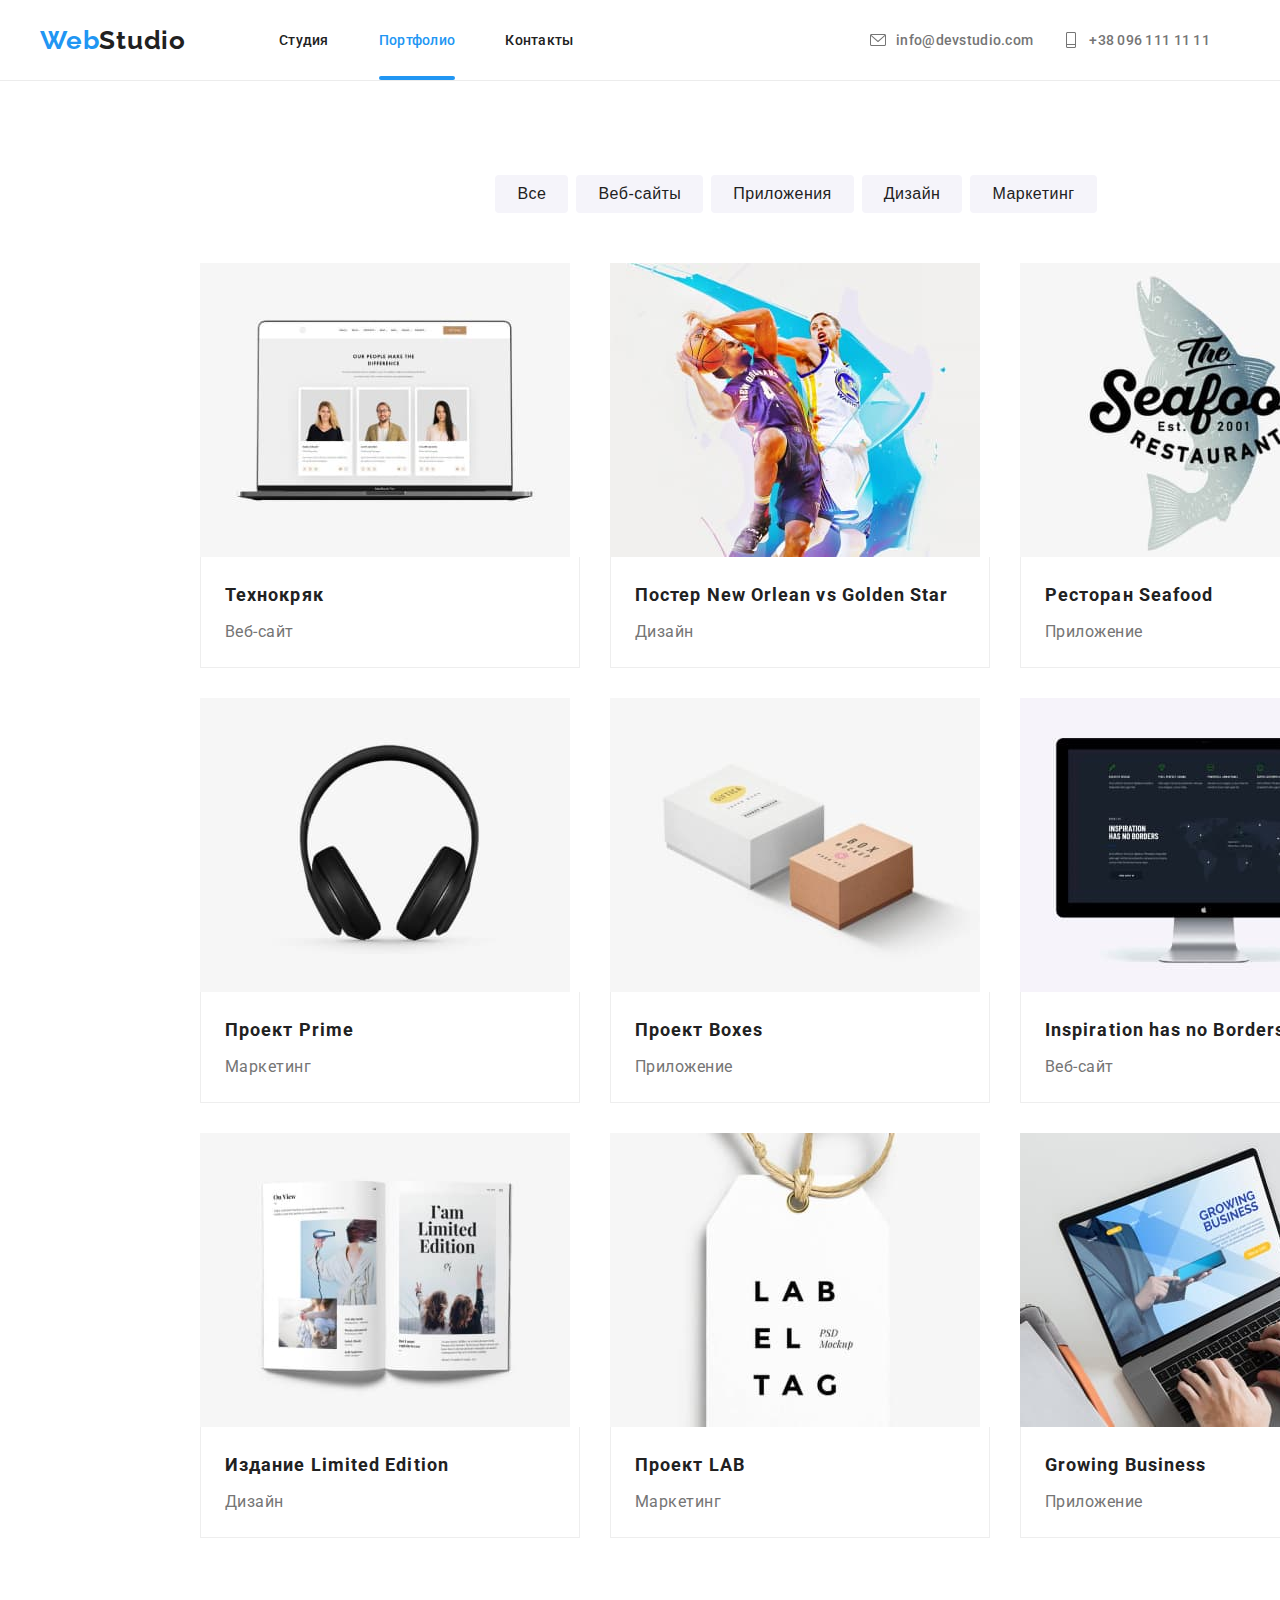
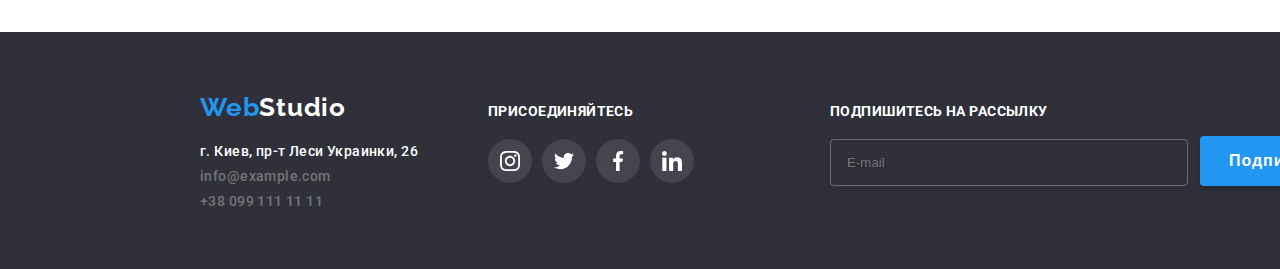
==== portfolio.html @ b9c1fa86 "base" ====
<!DOCTYPE html>
<html lang="en">

<head>
    <meta charset="UTF-8">
    <meta name="viewport" content="width=device-width, initial-scale=1.0">
    <link rel="stylesheet" href="https://cdnjs.cloudflare.com/ajax/libs/modern-normalize/1.0.0/modern-normalize.min.css"
        integrity="sha512-ISS7cAi1PEhQ8jnbJpJZMd29NlhNj4AWYyLOSp2CE/CsHxTCu+r+t0D2yoJudVrd0/8fTVPUVDzY5Tvli75u/g=="
        crossorigin="anonymous" />
    <link
        href="https://fonts.googleapis.com/css2?family=Raleway:wght@700&family=Roboto:wght@300;400;500;700&display=swap"
        rel="stylesheet">
    <link rel="stylesheet" href="./src/css/style.css">
    <title>Portfolio</title>
</head>

<body>

    <header>
        <div class="container">
            <nav class="navigation">
                <a href="index.html" class="logo"> <span>Web</span>Studio</a>
                <ul class="link-list">
                    <li><a href="index.html" class="item">Студия</a></li>
                    <li><a href="portfolio.html" class="item active">Портфолио</a></li>
                    <li><a href="" class="item">Контакты</a></li>
                </ul>
            </nav>
            <address>
                <ul class="contact-link">
                    <li><a href="mailto:info@devstudio.com" class="item">
                            <svg class="icon">
                                <use href="./src/img/icons/sprite.svg#icon-envelope"></use>
                            </svg>
                            info@devstudio.com
                        </a></li>
                    <li><a href="tel:+380961111111" class="item">
                            <svg class="icon">
                                <use href="./src/img/icons/sprite.svg#icon-phone"></use>
                            </svg>
                            +38 096 111 11 11
                        </a></li>
                </ul>
            </address>
        </div>
    </header>

    <main>
        <section class="project">
            <div class="container">
                <h1 class="visually-hidden" >Наши проекты</h1>
                <ul class="project-filter">
                    <li><button class="btn">Все</button></li>
                    <li><button class="btn">Веб-сайты</button></li>
                    <li><button class="btn">Приложения</button></li>
                    <li><button class="btn">Дизайн</button></li>
                    <li><button class="btn">Маркетинг</button></li>
                </ul>

                <ul class="project-list">
                    <li class="project-item">
                        <a href="" class="project-link">

                            <div class="project-active">
                                <img src="./src/img/images/technokrak.jpg" alt="Технокряк">

                                <div class="project-active-text">
                                    <p>
                                        Технокряк это современная площадка распространения коронавируса. Компании
                                        используют эту платформу для цифрового шпионажа и атак на защищённые сервера
                                        конкурентов.
                                    </p>
                                </div>
                            </div>

                            <div class="project-text">
                                <h3>Технокряк</h3>
                                <p>Веб-сайт</p>
                            </div>
                        </a>
                    </li>
                    <li class="project-item">
                        <a href="" class="project-link">

                            <div class="project-active">
                                <img src="./src/img/images/poster.jpg" alt="Постер">
                                <div class="project-active-text">
                                    <p>
                                        Технокряк это современная площадка распространения коронавируса. Компании
                                        используют эту платформу для цифрового шпионажа и атак на защищённые сервера
                                        конкурентов.
                                    </p>
                                </div>
                            </div>

                            <div class="project-text">
                                <h3>Постер New Orlean vs Golden Star</h3>
                                <p>Дизайн</p>
                            </div>
                        </a>
                    </li>
                    <li class="project-item">
                        <a href="" class="project-link">
                            <div class="project-active">
                                <img src="./src/img/images/seafood.jpg" alt="Приложение ресторан Seafood">
                                <div class="project-active-text">
                                    <p>
                                        Технокряк это современная площадка распространения коронавируса. Компании
                                        используют эту платформу для цифрового шпионажа и атак на защищённые сервера
                                        конкурентов.
                                    </p>
                                </div>
                            </div>
                            
                            <div class="project-text">
                                <h3>Ресторан Seafood</h3>
                                <p>Приложение</p>
                            </div>
                        </a>
                    </li>
                    <li class="project-item">
                        <a href="" class="project-link">
                            <div class="project-active">
                                <img src="./src/img/images/prime.jpg" alt="Проект Prime">
                                <div class="project-active-text">
                                    <p>
                                        Технокряк это современная площадка распространения коронавируса. Компании
                                        используют эту платформу для цифрового шпионажа и атак на защищённые сервера
                                        конкурентов.
                                    </p>
                                </div>
                            </div>
                            
                            <div class="project-text">
                                <h3>Проект Prime</h3>
                                <p>Маркетинг</p>
                            </div>
                        </a>
                    </li>
                    <li class="project-item">
                        <a href="" class="project-link">
                            <div class="project-active">
                                <img src="./src/img/images/boxes.jpg" alt="Проект Boxes">
                                <div class="project-active-text">
                                    <p>
                                        Технокряк это современная площадка распространения коронавируса. Компании
                                        используют эту платформу для цифрового шпионажа и атак на защищённые сервера
                                        конкурентов.
                                    </p>
                                </div>
                            </div>
                            
                            <div class="project-text">
                                <h3>Проект Boxes</h3>
                                <p>Приложение</p>
                            </div>
                        </a>
                    </li>
                    <li class="project-item">
                        <a href="" class="project-link">
                            <div class="project-active">
                                <img src="./src/img/images/inspiration.jpg" alt="Веб-сайт Inspiration has no Borders">
                                <div class="project-active-text">
                                    <p>
                                        Технокряк это современная площадка распространения коронавируса. Компании
                                        используют эту платформу для цифрового шпионажа и атак на защищённые сервера
                                        конкурентов.
                                    </p>
                                </div>
                            </div>
                            
                            <div class="project-text">
                                <h3>Inspiration has no Borders</h3>
                                <p>Веб-сайт</p>
                            </div>
                        </a>
                    </li>
                    <li class="project-item">
                        <a href="" class="project-link">
                            <div class="project-active">
                                <img src="./src/img/images/limited.jpg" alt="Издание Limited Edition">
                                <div class="project-active-text">
                                    <p>
                                        Технокряк это современная площадка распространения коронавируса. Компании
                                        используют эту платформу для цифрового шпионажа и атак на защищённые сервера
                                        конкурентов.
                                    </p>
                                </div>
                            </div>
                            
                            <div class="project-text">
                                <h3>Издание Limited Edition</h3>
                                <p>Дизайн</p>
                            </div>
                        </a>
                    </li>
                    <li class="project-item">
                        <a href="" class="project-link">
                            <div class="project-active">
                                <img src="./src/img/images/lab.jpg" alt="Проект LAB">
                                <div class="project-active-text">
                                    <p>
                                        Технокряк это современная площадка распространения коронавируса. Компании
                                        используют эту платформу для цифрового шпионажа и атак на защищённые сервера
                                        конкурентов.
                                    </p>
                                </div>
                            </div>
                            
                            <div class="project-text">
                                <h3>Проект LAB</h3>
                                <p>Маркетинг</p>
                            </div>
                        </a>
                    </li>
                    <li class="project-item">
                        <a href="" class="project-link">
                            <div class="project-active">
                                <img src="./src/img/images/growing.jpg" alt="Приложение Growing Business">
                                <div class="project-active-text">
                                    <p>
                                        Технокряк это современная площадка распространения коронавируса. Компании
                                        используют эту платформу для цифрового шпионажа и атак на защищённые сервера
                                        конкурентов.
                                    </p>
                                </div>
                            </div>
                            
                            <div class="project-text">
                                <h3>Growing Business</h3>
                                <p>Приложение</p>
                            </div>
                        </a>
                    </li>
                </ul>
            </div>
        </section>
    </main>

    <footer>
        <div class="container">
            <div class="address-wrapper">
                <a href="" class="logo"> <span>Web</span>Studio</a>
                <address>
                    <a href="" class="contacts">г. Киев, пр-т Леси Украинки, 26</a>
                    <a href="mailto:info@example.com" class="contacts">info@example.com</a>
                    <a href="tel:+380991111111" class="contacts">+38 099 111 11 11</a>
                </address>
            </div>

            <div class="social-wrapper">
                <p class="social-text">присоединяйтесь</p>
                <ul class="footer-links">
                    <li>
                        <a href="" class="social-links">
                            <svg class="icon" width="20" height="20" aria-label="instagram">
                                <use href="./src/img/icons/sprite.svg#icon-instagram"></use>
                            </svg>
                        </a>
                    </li>
                    <li>
                        <a href="" class="social-links">
                            <svg class="icon" width="20" height="20" aria-label="twitter">
                                <use href="./src/img/icons/sprite.svg#icon-twitter"></use>
                            </svg>
                        </a>
                    </li>
                    <li>
                        <a href="" class="social-links">
                            <svg class="icon" width="20" height="20" aria-label="facebook">
                                <use href="./src/img/icons/sprite.svg#icon-facebook"></use>
                            </svg>
                        </a>
                    </li>
                    <li>
                        <a href="" class="social-links">
                            <svg class="icon" width="20" height="20" aria-label="linkedin">
                                <use href="./src/img/icons/sprite.svg#icon-linkedin"></use>
                            </svg>
                        </a>
                    </li>
                </ul>
            </div>

            <form class="form">
                <div class="mail-wrapper">
                    <label for="mail" class="form-label">Подпишитесь на рассылку</label>
                    <input type="email" id="mail" placeholder="E-mail" class="form-input">
                </div>

                <button type="submit" class="form-btn">
                    Подписаться
                    <svg class="form-icon" width="24" height="24">
                        <use href="./src/img/icons/sprite.svg#icon-sendmail"></use>
                    </svg>
                </button>
            </form>

        </div>
    </footer>

</body>

</html>
---- src/css/style.css ----
:root {
    --main-color: #757575;
    --secondary-color: #212121;
    --hover-color: #2196F3;
    --white-color: #FFFFFF;
    --bg-grey: #F5F4FA;
}

body {
    font-family: 'Roboto', sans-serif;
}

*,
*::before,
*::after {
  margin: 0;
  padding: 0;
}

ul {
    list-style: none;
}

img {
    display: block;
}

a {
    display: block;
    text-decoration: none;
    font-weight: 500;
    font-size: 14px;
    line-height: 16px;
    letter-spacing: 0.02em;
    color: #212121;
    transition: 250ms cubic-bezier(0.4, 0, 0.2, 1);   
    
}

.visually-hidden {
    position: absolute;
    width: 1px;
    height: 1px;
    margin: -1px;
    border: 0;
    padding: 0;
    clip: rect(0 0 0 0);
    overflow: hidden;
}

.container {
    width: 1200px;
    padding: 0 15px;
    margin: 0 auto;
}

.title {
    margin-bottom: 50px;
    font-weight: 700;
    font-size: 36px;
    line-height: 42px;
    text-align: center;
    letter-spacing: 0.03em;
    color: var(--secondary-color)
}

.btn {
    padding: 6px 22px;
    background: #F5F4FA;
    border-radius: 4px;
    font-weight: 500;
    font-size: 16px;
    line-height: 26px;
    text-align: center;
    letter-spacing: 0.03em;
    color: var(--secondary-color);
    border: none;
    cursor: pointer;
    transition: 250ms cubic-bezier(0.4, 0, 0.2, 1);   

}

.btn:hover,
.btn:focus {
    background: var(--hover-color);
    box-shadow: 0px 3px 1px rgba(0, 0, 0, 0.1), 0px 1px 2px rgba(0, 0, 0, 0.08), 0px 2px 2px rgba(0, 0, 0, 0.12);
    color: var(--white-color);
}

/* social links buttons------------------------------------------------ */

.social-links {
    display: flex;
    align-items: center;
    justify-content: center;
    width: 44px;
    height: 44px;
    border-radius: 50%;
    transition: 250ms cubic-bezier(0.4, 0, 0.2, 1);   
}

.icon {
    fill: var(--main-color);
}

.social-links:hover,
.social-links:focus {
    background-color: var(--hover-color);
}

.social-links:hover .icon,
.social-links:focus .icon {
    fill: var(--white-color);
}

/* social links buttons------------------------------------------------ */


/* header--------------------------------------------- */

header .container {
    display: flex;
    align-items: center;
}

.navigation {
    display: flex;
    align-items: center;
}

.logo  {
    margin-right: 93px;

    font-family: Raleway;
    font-style: normal;
    font-weight: 700;
    font-size: 26px;
    line-height: 31px;
    letter-spacing: 0.03em;
    color: var(--secondary-color)
}

.logo span {
    color: var(--hover-color)
}

/* ссылки в навигации-------------------- */
.link-list {
    display: flex;
}

.active {
    color: var(--hover-color);
}

.active::before {
    content: "";
    position: absolute;
    bottom: 0;
    width: 100%;
    height: 4px;
    background-color: var(--hover-color);
    border-radius: 2px;
}

.link-list li {
    position: relative;
    margin-right: 50px;
}

.link-list li:nth-child(3) {
    margin-right: 0;
}

header .item {
   padding: 32px 0; 
}

/* почта и телефон_______________________ */
address {
    display: flex;
    margin-left: auto;
    font-style: normal;
}

.contact-link {
    margin: 0;
    display: flex;
}

.contact-link a {
    display: inline-flex;
}


.contact-link .item {
    margin-right: 30px;
    color: var(--main-color);
}

.contact-link .item:hover,
.contact-link .item:focus,
.link-list .item:hover,
.link-list .item:focus {
    color: var(--hover-color);
}

.contact-link .icon {
    margin-right: 10px;
    width: 16px;
    height: 16px;
    fill: currentColor;
}

/* Hero section ---------------------------------------- */

.hero .container {
    padding: 200px 452px;
    width: 1600px;
    height: 600px;
    background-image: url('../img/images/herobg.jpg');
    background-position: center;
    background-size: cover;
}

.hero-title {
    margin: 0;
    margin-bottom: 30px;

    font-weight: 700;
    font-size: 44px;
    line-height: 60px;
    text-align: center;
    letter-spacing: 0.06em;
    text-transform: uppercase;
    color: var(--white-color)
}

.hero-link {
    display: block;
    width: 200px;
    height: 50px;
    margin: 0 auto;
    
    padding: 10px 0;
    background: var(--hover-color);
    box-shadow: 0px 4px 4px rgba(0, 0, 0, 0.15);
    border-radius: 4px;
    border: none;

    font-weight: 700;
    font-size: 16px;
    line-height: 30px;
    letter-spacing: 0.06em;
    color: var(--white-color);
    text-align: center;
    cursor: pointer;
}


/* Advantage section_------------------------------- */

.advantage {
    padding: 94px 0;
}

.advantage-list {
    display: flex;
    align-items: center;
    flex-wrap: wrap;
}

.advantage-item {
    width: calc((100% - 90px) / 4);
    margin-right: 30px;
}

.advantage-item:nth-child(4) {
    margin-right: 0;
}

.svg-bg {
    display: flex;
    align-items: center;
    justify-content: center;
    margin-bottom: 30px;

    height: 120px;
    background-color: var(--bg-grey);
    border-radius: 4px;
}

.advantage-item h3 {
    margin-bottom: 10px;

    font-weight: 700;
    font-size: 14px;
    line-height: 16px;
    letter-spacing: 0.03em;
    text-transform: uppercase;
    color: var(--secondary-color)
}

.advantage-item p {
    font-weight: 400;
    font-size: 14px;
    line-height: 24px;
    letter-spacing: 0.03em;
    color: var(--main-color)
}

/* activity section -------------------------------------- */

.activity {
    padding-bottom: 94px;
}

.activity-list {
    display: flex;
    align-items: center;
}

.card-wrapper {
    position: relative;
    width: calc((100% - 60px) / 3);
    height: 294px;
    margin-right: 30px;
}


.card-wrapper:nth-child(1) {
    height: 294px;
    background-image: url("../img/images/desctop.jpg");
    background-size: cover;
    background-repeat: no-repeat;
}

.card-wrapper:nth-child(2) {
    height: 294px;
    background-image: url("../img/images/mobile.jpg");
    background-size: cover;
    background-repeat: no-repeat;
}

.card-wrapper:nth-child(3) {
    height: 294px;
    background-image: url("../img/images/design.jpg");
    background-size: cover;
    background-repeat: no-repeat;
    margin-right: 0;
}

.activity-text {
    position: absolute;
    padding: 27px 0;
    width: 100%;
    bottom: 0;

    font-weight: 700;
    font-size: 14px;
    line-height: 16px;
    text-align: center;
    letter-spacing: 0.03em;
    text-transform: uppercase;
    color: var(--white-color);
    background-color: rgba(47, 48, 58, 0.8);
}


/* Team section -------------------------------------------- */

.team {
    background-color: var(--bg-grey);
    padding: 94px 0;
    width: 1600px;
    margin: 0 auto;
}

.team-list {
    display: flex;
    align-items: center;
}

.team-item {
    width: calc((100% - 90px) / 4);
    margin-right: 30px;

    box-shadow: 0px 1px 3px rgba(0, 0, 0, 0.12), 0px 1px 1px rgba(0, 0, 0, 0.14), 0px 2px 1px rgba(0, 0, 0, 0.2);
    border-radius: 0px 0px 4px 4px;
    overflow: hidden;
}

.team-item:nth-child(4) {
    margin-right: 0;
}

.team-item img {
    display: block;
    width: 270px;
    height: 260px;
}

.team-wrapper {
    padding: 30px 0;
    background-color: #fff;
}

.team-member {
    margin-bottom: 10px;
    font-weight: 500;
    font-size: 16px;
    line-height: 19px;
    text-align: center;
    letter-spacing: 0.03em;
    color: var(--secondary-color)
}

.team-descr {
    margin-bottom: 16px;
    font-weight: normal;
    font-size: 16px;
    line-height: 19px;
    text-align: center;
    letter-spacing: 0.03em;
    color: var(--main-color)
}

.team-social {
    display: flex;
    align-items: center;
    justify-content: space-between;
    padding: 0 32px;
}





/* Clients section ---------------------------------------- */

.clients {
    padding: 94px 0;
}

.clients-list {
    display: flex;
    align-items: center;
}

.clients-wrapper {
    margin-right: 30px;

    width: calc((100% - 150px) / 6);
    height: 90px;
}

.clients-link {
    display: flex;
    align-items: center;
    justify-content: center;
    width: 100%;
    height: 100%;
    border: 1px solid var(--main-color);
    border-radius: 4px;
    transition: 250ms cubic-bezier(0.4, 0, 0.2, 1);   
}

.clients-wrapper:nth-child(6) {
    margin-right: 0;
}

.clients-icon {
    transition: 250ms cubic-bezier(0.4, 0, 0.2, 1);   
    fill: var(--main-color);
}

/*  clients hover effects ----------------------------*/

.clients-link:hover .clients-icon,
.clients-link:focus .clients-icon {
    fill: var(--hover-color);
}

.clients-link:hover,
.clients-link:focus {
    border: 1px solid var(--hover-color);
}

/* footer ----------------------------------------- */

footer {
    width: 1600px;
    background-color: #2F303A;
    margin: 0 auto;
}
footer .container {
    display: flex;
    align-items: baseline;
    padding: 60px 15px;
}
.address-wrapper address {
    display: flex;
    flex-direction: column;
    margin-right: 70px;
}

footer .logo {
    display: block;
    margin-bottom: 20px;
    margin-right: 0;
    padding: 0;
    color: var(--white-color);
}

.contacts {
    letter-spacing: 0.03em;
    color: var(--main-color);
    margin-bottom: 9px;
}

.contacts:first-child {
    color: var(--white-color);
    margin-bottom: 9px;
}

.contacts:last-child {
    margin-bottom: 0;
}

.social-text{
    margin-bottom: 20px;
    font-weight: 700;
    font-size: 14px;
    line-height: 16px;
    letter-spacing: 0.03em;
    text-transform: uppercase;
    color: var(--white-color)
}

.footer-links {
    display: flex;
}

.footer-links li {
    margin-right: 10px;
}

.footer-links li:last-child {
    margin-right: 0;
}

.social-links {
    background: rgba(255, 255, 255, 0.1);
}

footer .icon {
    fill: var(--white-color);
}

.form {
    display: flex;
    align-items: flex-end;
    margin-left: auto;
/*     outline: 1px solid white; */
}

.mail-wrapper {
    display: flex;
    flex-direction: column;
    margin-right: 12px;
}

.form-label {
    margin-bottom: 20px;

    font-weight: 700;
    font-size: 14px;
    line-height: 16px;
    letter-spacing: 0.03em;
    text-transform: uppercase;
    color: var(--white-color)
}

.form-input {
    padding: 15px 16px;
    width: 358px;
    background-color: transparent;

    border: 1px solid rgba(255, 255, 255, 0.3);
    box-sizing: border-box;
    filter: drop-shadow(0px 4px 4px rgba(0, 0, 0, 0.15));
    border-radius: 4px;

    color: rgba(255, 255, 255, 0.6);
}

.form-btn {
    display: inline-flex;
    align-items: center;
    width: 200px;
    height: 50px;
    padding: 10px 29px;
    background: #2196F3;
    box-shadow: 0px 4px 4px rgba(0, 0, 0, 0.15);
    border-radius: 4px;
    border: none;

    font-weight: 700;
    font-size: 16px;
    line-height: 30px;
    text-align: center;
    letter-spacing: 0.06em;
    color: var(--white-color);
    cursor: pointer;
}

.form-icon {
    margin-left: 10px;
}




/* PORTFOLIO PAGE________________________________________________________________________________________________________________________________________*/

/* buttons---------------- */

.project {
    padding: 94px 0;
    width: 1600px;
    margin: 0 auto;
    border-top: 1px solid #ECECEC;
}

.project-filter {
    display: flex;
    align-items: center;
    justify-content: center;
    margin-bottom: 50px;
}

.project-filter li {
    margin-right: 8px;
}

/* project-list ------------------------------------------------------------------------------------ */

.project-list {
    display: flex;
    flex-wrap: wrap;
}

.project-item {
    width: calc((100% - 60px) / 3);
    margin-right: 30px;
    margin-bottom: 30px;
    transition: 250ms cubic-bezier(0.4, 0, 0.2, 1);   

} 

.project-item:nth-child(3n) {
    margin-right: 0;
} 

.project-item:nth-last-child(-n + 3) {
    margin-bottom: 0;
} 

.project-link {
    display: block;
    transition: 250ms cubic-bezier(0.4, 0, 0.2, 1);   
}

/* hover text----------------- */

.project-active {
    position: relative;
    overflow: hidden;
}

.project-active-text {
    position: absolute;
    display: flex;
    justify-content: center;
    align-items: center;
    transform: translateY(0%);
    height: 100%;
    padding: 0 24px;

    font-weight: 400;
    font-size: 18px;
    line-height: 28px;
    letter-spacing: 0.03em;
    color: #FFFFFF;

    background-color: rgba(33, 150, 243, 0.9);;


    transition: transform 250ms cubic-bezier(0.4, 0, 0.2, 1);   
}

.project-item:hover .project-active-text,
.project-link:focus .project-active-text {

    transform: translateY(-100%);   
}



/* hover text----------------- end */


.project-text {
    padding: 20px 24px;
    border-bottom: 1px solid #EEEEEE;
    border-right: 1px solid #EEEEEE;
    border-left: 1px solid #EEEEEE;


}

.project-text h3 {
    margin-bottom: 4px;

    font-weight: 700;
    font-size: 18px;
    line-height: 36px;
    letter-spacing: 0.06em;
    color: var(--secondary-color);
}

.project-text p {
    font-weight: 400;
    font-size: 16px;
    line-height: 30px;
    letter-spacing: 0.03em;
    color: var(--main-color);
}

.project-item:hover {
    box-shadow: 0px 1px 1px rgba(0, 0, 0, 0.12), 0px 4px 4px rgba(0, 0, 0, 0.06), 1px 4px 6px rgba(0, 0, 0, 0.16);
}



.project-link:focus .project-item {
    box-shadow: 0px 1px 1px rgba(0, 0, 0, 0.12), 0px 4px 4px rgba(0, 0, 0, 0.06), 1px 4px 6px rgba(0, 0, 0, 0.16);
}



/* BACKDROP IS HIDDEN --------------------------------- */

.backdrop {
    position: fixed;
    top: 0;
    left: 0;
    width: 100%;
    height: 100%;
    background-color: rgba(0, 0, 0, 0.2);
    
    opacity: 1;

    transition: opacity 250ms cubic-bezier(0.4, 0, 0.2, 1);
}

.backdrop.is-hidden {
    opacity: 0;
    pointer-events: none;
}

.backdrop.is-hidden .modal {
    transform: translate(-50%, -50%) scale(0);
}

.modal {
    position: absolute;
    top: 50%;
    left: 50%;
    transform: translate(-50%, -50%) scale(1);

    width: 528px;
    height: 581px;

    background-color: var(--white-color);
    box-shadow: 0px 1px 3px rgba(0, 0, 0, 0.12), 0px 1px 1px rgba(0, 0, 0, 0.14), 0px 2px 1px rgba(0, 0, 0, 0.2);
    border-radius: 4px;

    transition: transform 250ms cubic-bezier(0.4, 0, 0.2, 1);
}

.modal-btn {
    position: absolute;
    top: 8px;
    right: 8px;

    display: flex;
    justify-content: center;
    align-items: center;

    width: 30px;
    height: 30px;
    border-radius: 50%;
    background: var(--white-color);
    border: 1px solid rgba(0, 0, 0, 0.1);
    cursor: pointer; 
}

.modal-icon {
    display: block;
}

.modal-btn:hover .modal-icon,
.modal-btn:focus .modal-icon,
.modal-btn:active .modal-icon {
    fill: var(--hover-color);
}

.modal-form {
    padding: 40px;
}

.modal-form p {
    margin-bottom: 12px;

    font-weight: 700;
    font-size: 20px;
    line-height: 23px;
    text-align: center;
    letter-spacing: 0.03em;
    color: var(--secondary-color)
}

.modal-item-wrapper {
    position: relative;
    display: flex;
    flex-direction: column;
    margin-bottom: 10px;
}


.modal-label {
    margin-bottom: 4px;

    font-weight: 400;
    font-size: 12px;
    line-height: 14px;
    letter-spacing: 0.01em;
    color: var(--main-color); 
}

.modal-input {
    padding: 12px 40px;
    height: 40px;
    border: 1px solid rgba(33, 33, 33, 0.2);
    box-sizing: border-box;
    border-radius: 4px;

    font-size: 12px;

    transition: 250ms cubic-bezier(0.4, 0, 0.2, 1);
}

.input-icon {
    position: absolute;
    left: 15px;
    transform: translateY(30px);
    transition: 250ms cubic-bezier(0.4, 0, 0.2, 1);
}

.modal-input:focus {
    border: 1px solid var(--hover-color);
    outline: none;
}

.modal-input:focus + .input-icon {
    fill: var(--hover-color);
}

.modal-text-aria {
    margin-bottom: 10px;
    padding: 12px 16px;
    resize: none;
    border: 1px solid rgba(33, 33, 33, 0.2);
    box-sizing: border-box;
    border-radius: 4px;
    
    font-weight: 400;
    font-size: 12px;
    line-height: 14px;
    letter-spacing: 0.01em;

    transition: 250ms cubic-bezier(0.4, 0, 0.2, 1);
}

.modal-text-aria:focus {
    border: 1px solid var(--hover-color);
    outline: none;
}

.modal-text-aria::placeholder {
    color: rgba(117, 117, 117, 0.5);
}

.checkbox {
    display: flex;
    justify-content: center;
    align-items: center;
    margin-bottom: 30px;
}

.box-hidden {
    position: absolute;
    width: 1px;
    height: 1px;
    margin: -1px;
    border: 0;
    padding: 0;
    clip: rect(0 0 0 0);
    overflow: hidden;
}

.box-hidden:checked + .checkbox-icon {
    background-image: url(../img/icons/checkicon.svg);
    background-size: contain;
    background-position: center;
    background-color: var(--hover-color);
    border-color: var(--hover-color);
    fill: red;

}

.checkbox-icon {
    width: 16px;
    height: 15px;
    margin-right: 5px;
    border: 1px solid var(--secondary-color);
    border-radius: 3px;
}

.checkbox-label {
    display: flex;
    align-items: center;
    margin-right: 5px;
    font-weight: 400;
    font-size: 14px;
    line-height: 24px;
    letter-spacing: 0.03em;
    color: var(--main-color);
}

.checkbox-link {
    font-weight: 400;
    font-size: 14px;
    line-height: 24px;
    letter-spacing: 0.03em;
    color: var(--hover-color);
    text-decoration: underline;
}



.modal-submit {
    display: block;
    margin: 0 auto;
    padding: 10px 55px;
    background: var(--hover-color);
    box-shadow: 0px 4px 4px rgba(0, 0, 0, 0.15);
    border-radius: 4px;
    border: none;
    cursor: pointer;

    font-weight: 700;
    font-size: 16px;
    line-height: 30px;
    text-align: center;
    letter-spacing: 0.06em;
    color: #FFFFFF;
}
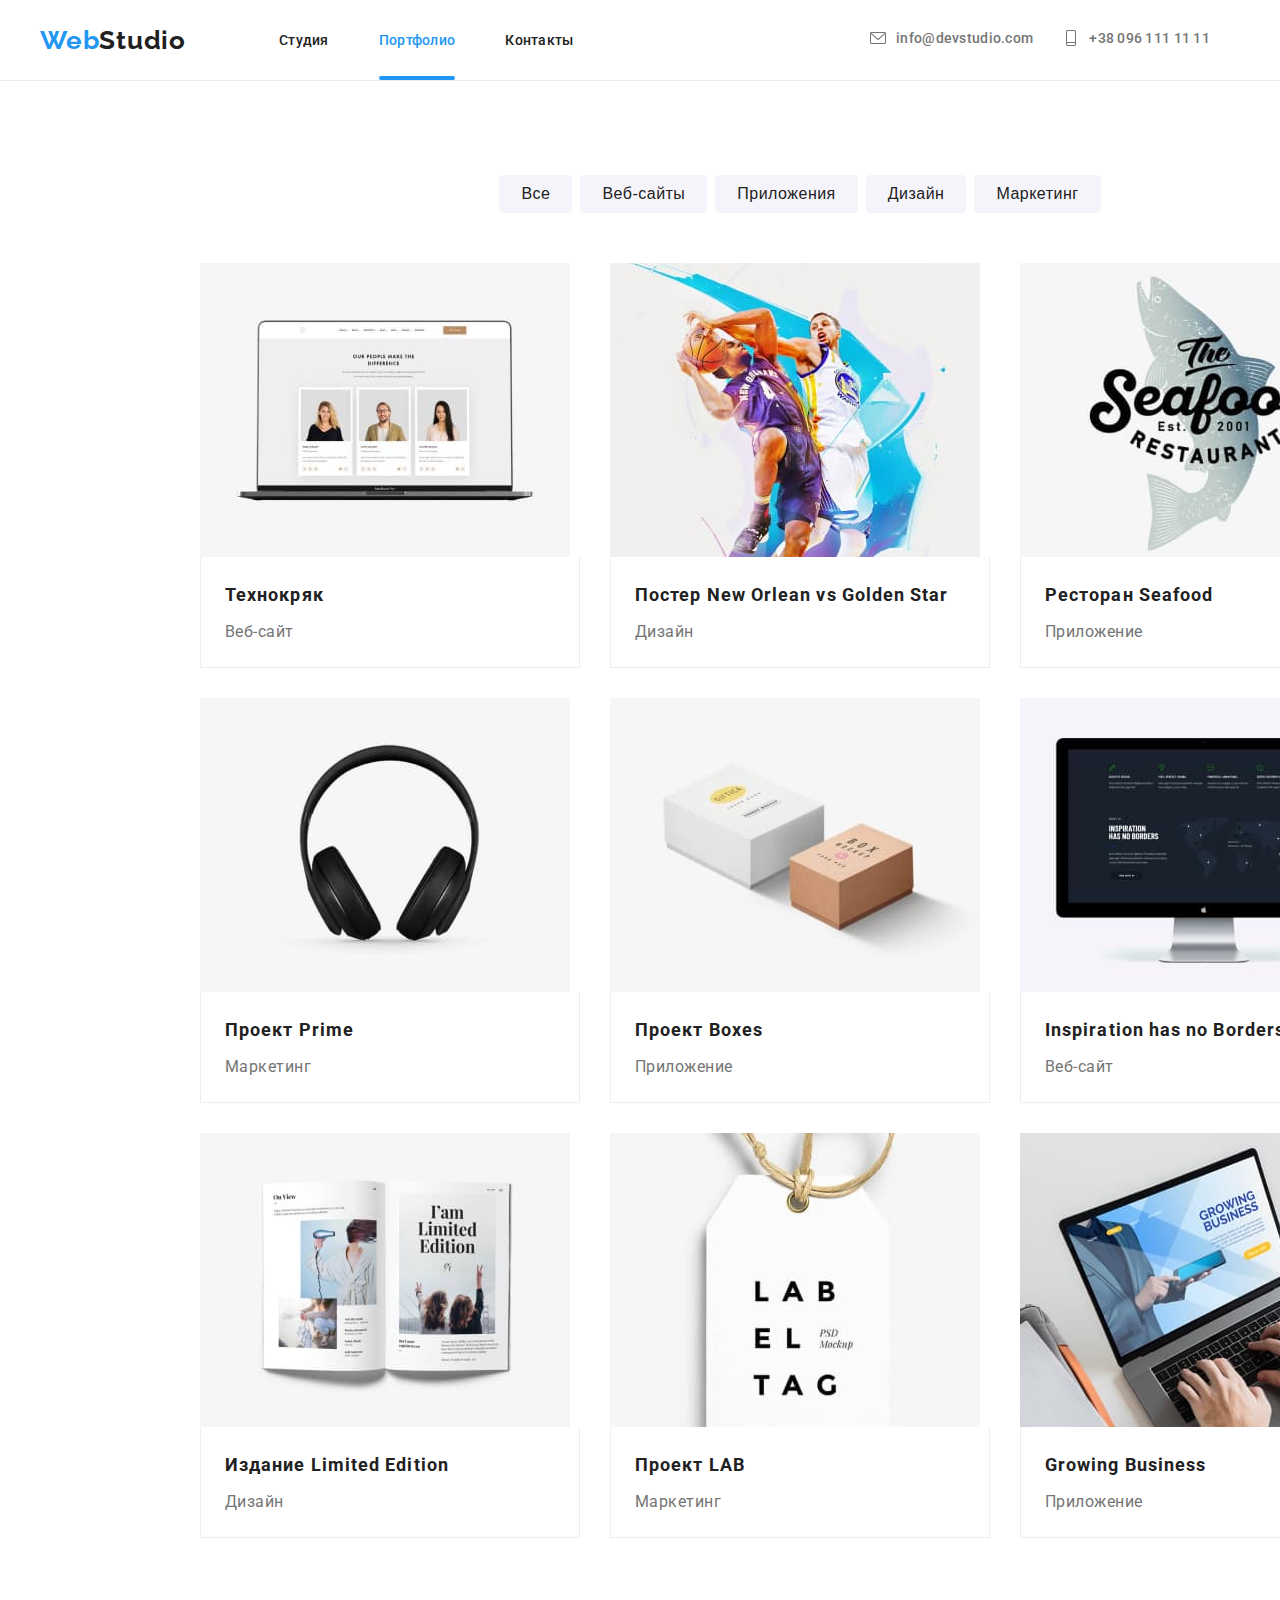
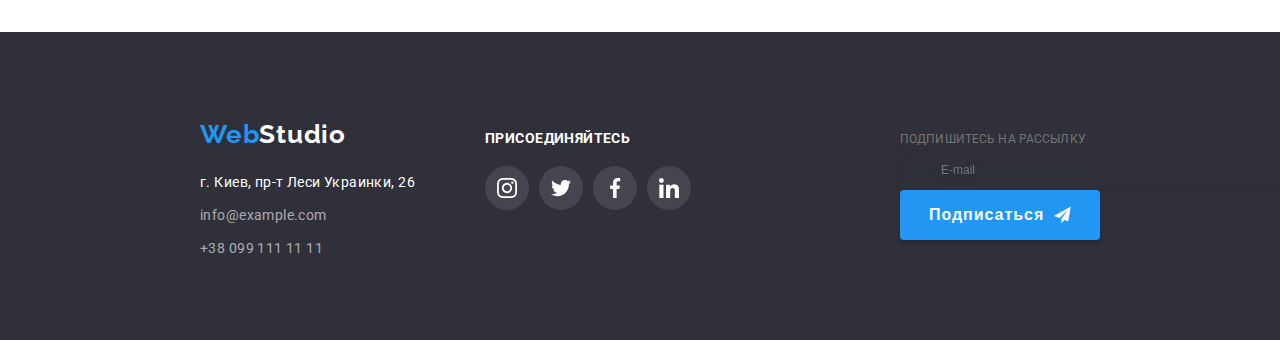
==== commit 4e12e00b: "backdrop problem" ====
--- a/portfolio.html
+++ b/portfolio.html
@@ -10,7 +10,7 @@
     <link
         href="https://fonts.googleapis.com/css2?family=Raleway:wght@700&family=Roboto:wght@300;400;500;700&display=swap"
         rel="stylesheet">
-    <link rel="stylesheet" href="./src/css/style.css">
+    <link rel="stylesheet" href="./src/css/main.min.css">
     <title>Portfolio</title>
 </head>
 
@@ -19,23 +19,23 @@
     <header>
         <div class="container">
             <nav class="navigation">
-                <a href="index.html" class="logo"> <span>Web</span>Studio</a>
-                <ul class="link-list">
-                    <li><a href="index.html" class="item">Студия</a></li>
-                    <li><a href="portfolio.html" class="item active">Портфолио</a></li>
-                    <li><a href="" class="item">Контакты</a></li>
+                <a href="index.html" class="navigation__logo"> <span>Web</span>Studio</a>
+                <ul class="navigation__link-list">
+                    <li><a href="index.html" class="navigation__item">Студия</a></li>
+                    <li><a href="portfolio.html" class="navigation__item  navigation__item_active">Портфолио</a></li>
+                    <li><a href="" class="navigation__item">Контакты</a></li>
                 </ul>
             </nav>
             <address>
-                <ul class="contact-link">
-                    <li><a href="mailto:info@devstudio.com" class="item">
-                            <svg class="icon">
+                <ul class="contact-links">
+                    <li><a href="mailto:info@devstudio.com" class="contact-links__item">
+                            <svg class="contact-links__icon" width="16" height="16">
                                 <use href="./src/img/icons/sprite.svg#icon-envelope"></use>
                             </svg>
                             info@devstudio.com
                         </a></li>
-                    <li><a href="tel:+380961111111" class="item">
-                            <svg class="icon">
+                    <li><a href="tel:+380961111111" class="contact-links__item">
+                            <svg class="contact-links__icon" width="16" height="16">
                                 <use href="./src/img/icons/sprite.svg#icon-phone"></use>
                             </svg>
                             +38 096 111 11 11
@@ -49,184 +49,184 @@
         <section class="project">
             <div class="container">
                 <h1 class="visually-hidden" >Наши проекты</h1>
-                <ul class="project-filter">
-                    <li><button class="btn">Все</button></li>
-                    <li><button class="btn">Веб-сайты</button></li>
-                    <li><button class="btn">Приложения</button></li>
-                    <li><button class="btn">Дизайн</button></li>
-                    <li><button class="btn">Маркетинг</button></li>
-                </ul>
-
-                <ul class="project-list">
-                    <li class="project-item">
-                        <a href="" class="project-link">
-
-                            <div class="project-active">
+                <ul class="project__filter">
+                    <li class="project__item-wrapper"><button class="project__btn">Все</button></li>
+                    <li class="project__item-wrapper"><button class="project__btn">Веб-сайты</button></li>
+                    <li class="project__item-wrapper"><button class="project__btn">Приложения</button></li>
+                    <li class="project__item-wrapper"><button class="project__btn">Дизайн</button></li>
+                    <li class="project__item-wrapper"><button class="project__btn">Маркетинг</button></li>
+                </ul>
+
+                <ul class="project__list">
+                    <li class="project__item">
+                        <a href="" class="project__link">
+
+                            <div class="project__active">
                                 <img src="./src/img/images/technokrak.jpg" alt="Технокряк">
 
-                                <div class="project-active-text">
-                                    <p>
-                                        Технокряк это современная площадка распространения коронавируса. Компании
-                                        используют эту платформу для цифрового шпионажа и атак на защищённые сервера
-                                        конкурентов.
-                                    </p>
-                                </div>
-                            </div>
-
-                            <div class="project-text">
+                                <div class="project__active-text">
+                                    <p>
+                                        Технокряк это современная площадка распространения коронавируса. Компании
+                                        используют эту платформу для цифрового шпионажа и атак на защищённые сервера
+                                        конкурентов.
+                                    </p>
+                                </div>
+                            </div>
+
+                            <div class="project__text">
                                 <h3>Технокряк</h3>
                                 <p>Веб-сайт</p>
                             </div>
                         </a>
                     </li>
-                    <li class="project-item">
-                        <a href="" class="project-link">
-
-                            <div class="project-active">
+                    <li class="project__item">
+                        <a href="" class="project__link">
+
+                            <div class="project__active">
                                 <img src="./src/img/images/poster.jpg" alt="Постер">
-                                <div class="project-active-text">
-                                    <p>
-                                        Технокряк это современная площадка распространения коронавируса. Компании
-                                        используют эту платформу для цифрового шпионажа и атак на защищённые сервера
-                                        конкурентов.
-                                    </p>
-                                </div>
-                            </div>
-
-                            <div class="project-text">
+                                <div class="project__active-text">
+                                    <p>
+                                        Технокряк это современная площадка распространения коронавируса. Компании
+                                        используют эту платформу для цифрового шпионажа и атак на защищённые сервера
+                                        конкурентов.
+                                    </p>
+                                </div>
+                            </div>
+
+                            <div class="project__text">
                                 <h3>Постер New Orlean vs Golden Star</h3>
                                 <p>Дизайн</p>
                             </div>
                         </a>
                     </li>
-                    <li class="project-item">
-                        <a href="" class="project-link">
-                            <div class="project-active">
+                    <li class="project__item">
+                        <a href="" class="project__link">
+                            <div class="project__active">
                                 <img src="./src/img/images/seafood.jpg" alt="Приложение ресторан Seafood">
-                                <div class="project-active-text">
-                                    <p>
-                                        Технокряк это современная площадка распространения коронавируса. Компании
-                                        используют эту платформу для цифрового шпионажа и атак на защищённые сервера
-                                        конкурентов.
-                                    </p>
-                                </div>
-                            </div>
-                            
-                            <div class="project-text">
+                                <div class="project__active-text">
+                                    <p>
+                                        Технокряк это современная площадка распространения коронавируса. Компании
+                                        используют эту платформу для цифрового шпионажа и атак на защищённые сервера
+                                        конкурентов.
+                                    </p>
+                                </div>
+                            </div>
+                            
+                            <div class="project__text">
                                 <h3>Ресторан Seafood</h3>
                                 <p>Приложение</p>
                             </div>
                         </a>
                     </li>
-                    <li class="project-item">
-                        <a href="" class="project-link">
-                            <div class="project-active">
+                    <li class="project__item">
+                        <a href="" class="project__link">
+                            <div class="project__active">
                                 <img src="./src/img/images/prime.jpg" alt="Проект Prime">
-                                <div class="project-active-text">
-                                    <p>
-                                        Технокряк это современная площадка распространения коронавируса. Компании
-                                        используют эту платформу для цифрового шпионажа и атак на защищённые сервера
-                                        конкурентов.
-                                    </p>
-                                </div>
-                            </div>
-                            
-                            <div class="project-text">
+                                <div class="project__active-text">
+                                    <p>
+                                        Технокряк это современная площадка распространения коронавируса. Компании
+                                        используют эту платформу для цифрового шпионажа и атак на защищённые сервера
+                                        конкурентов.
+                                    </p>
+                                </div>
+                            </div>
+                            
+                            <div class="project__text">
                                 <h3>Проект Prime</h3>
                                 <p>Маркетинг</p>
                             </div>
                         </a>
                     </li>
-                    <li class="project-item">
-                        <a href="" class="project-link">
-                            <div class="project-active">
+                    <li class="project__item">
+                        <a href="" class="project__link">
+                            <div class="project__active">
                                 <img src="./src/img/images/boxes.jpg" alt="Проект Boxes">
-                                <div class="project-active-text">
-                                    <p>
-                                        Технокряк это современная площадка распространения коронавируса. Компании
-                                        используют эту платформу для цифрового шпионажа и атак на защищённые сервера
-                                        конкурентов.
-                                    </p>
-                                </div>
-                            </div>
-                            
-                            <div class="project-text">
+                                <div class="project__active-text">
+                                    <p>
+                                        Технокряк это современная площадка распространения коронавируса. Компании
+                                        используют эту платформу для цифрового шпионажа и атак на защищённые сервера
+                                        конкурентов.
+                                    </p>
+                                </div>
+                            </div>
+                            
+                            <div class="project__text">
                                 <h3>Проект Boxes</h3>
                                 <p>Приложение</p>
                             </div>
                         </a>
                     </li>
-                    <li class="project-item">
-                        <a href="" class="project-link">
-                            <div class="project-active">
+                    <li class="project__item">
+                        <a href="" class="project__link">
+                            <div class="project__active">
                                 <img src="./src/img/images/inspiration.jpg" alt="Веб-сайт Inspiration has no Borders">
-                                <div class="project-active-text">
-                                    <p>
-                                        Технокряк это современная площадка распространения коронавируса. Компании
-                                        используют эту платформу для цифрового шпионажа и атак на защищённые сервера
-                                        конкурентов.
-                                    </p>
-                                </div>
-                            </div>
-                            
-                            <div class="project-text">
+                                <div class="project__active-text">
+                                    <p>
+                                        Технокряк это современная площадка распространения коронавируса. Компании
+                                        используют эту платформу для цифрового шпионажа и атак на защищённые сервера
+                                        конкурентов.
+                                    </p>
+                                </div>
+                            </div>
+                            
+                            <div class="project__text">
                                 <h3>Inspiration has no Borders</h3>
                                 <p>Веб-сайт</p>
                             </div>
                         </a>
                     </li>
-                    <li class="project-item">
-                        <a href="" class="project-link">
-                            <div class="project-active">
+                    <li class="project__item">
+                        <a href="" class="project__link">
+                            <div class="project__active">
                                 <img src="./src/img/images/limited.jpg" alt="Издание Limited Edition">
-                                <div class="project-active-text">
-                                    <p>
-                                        Технокряк это современная площадка распространения коронавируса. Компании
-                                        используют эту платформу для цифрового шпионажа и атак на защищённые сервера
-                                        конкурентов.
-                                    </p>
-                                </div>
-                            </div>
-                            
-                            <div class="project-text">
+                                <div class="project__active-text">
+                                    <p>
+                                        Технокряк это современная площадка распространения коронавируса. Компании
+                                        используют эту платформу для цифрового шпионажа и атак на защищённые сервера
+                                        конкурентов.
+                                    </p>
+                                </div>
+                            </div>
+                            
+                            <div class="project__text">
                                 <h3>Издание Limited Edition</h3>
                                 <p>Дизайн</p>
                             </div>
                         </a>
                     </li>
-                    <li class="project-item">
-                        <a href="" class="project-link">
-                            <div class="project-active">
+                    <li class="project__item">
+                        <a href="" class="project__link">
+                            <div class="project__active">
                                 <img src="./src/img/images/lab.jpg" alt="Проект LAB">
-                                <div class="project-active-text">
-                                    <p>
-                                        Технокряк это современная площадка распространения коронавируса. Компании
-                                        используют эту платформу для цифрового шпионажа и атак на защищённые сервера
-                                        конкурентов.
-                                    </p>
-                                </div>
-                            </div>
-                            
-                            <div class="project-text">
+                                <div class="project__active-text">
+                                    <p>
+                                        Технокряк это современная площадка распространения коронавируса. Компании
+                                        используют эту платформу для цифрового шпионажа и атак на защищённые сервера
+                                        конкурентов.
+                                    </p>
+                                </div>
+                            </div>
+                            
+                            <div class="project__text">
                                 <h3>Проект LAB</h3>
                                 <p>Маркетинг</p>
                             </div>
                         </a>
                     </li>
-                    <li class="project-item">
-                        <a href="" class="project-link">
-                            <div class="project-active">
+                    <li class="project__item">
+                        <a href="" class="project__link">
+                            <div class="project__active">
                                 <img src="./src/img/images/growing.jpg" alt="Приложение Growing Business">
-                                <div class="project-active-text">
-                                    <p>
-                                        Технокряк это современная площадка распространения коронавируса. Компании
-                                        используют эту платформу для цифрового шпионажа и атак на защищённые сервера
-                                        конкурентов.
-                                    </p>
-                                </div>
-                            </div>
-                            
-                            <div class="project-text">
+                                <div class="project__active-text">
+                                    <p>
+                                        Технокряк это современная площадка распространения коронавируса. Компании
+                                        используют эту платформу для цифрового шпионажа и атак на защищённые сервера
+                                        конкурентов.
+                                    </p>
+                                </div>
+                            </div>
+                            
+                            <div class="project__text">
                                 <h3>Growing Business</h3>
                                 <p>Приложение</p>
                             </div>
@@ -237,44 +237,44 @@
         </section>
     </main>
 
-    <footer>
+    <footer class="footer" >
         <div class="container">
-            <div class="address-wrapper">
-                <a href="" class="logo"> <span>Web</span>Studio</a>
-                <address>
-                    <a href="" class="contacts">г. Киев, пр-т Леси Украинки, 26</a>
-                    <a href="mailto:info@example.com" class="contacts">info@example.com</a>
-                    <a href="tel:+380991111111" class="contacts">+38 099 111 11 11</a>
+            <div class="footer__address-wrapper">
+                <a href="" class="footer__logo"> <span>Web</span>Studio</a>
+                <address class="footer__address" >
+                    <a href="" class="footer__contacts">г. Киев, пр-т Леси Украинки, 26</a>
+                    <a href="mailto:info@example.com" class="footer__contacts">info@example.com</a>
+                    <a href="tel:+380991111111" class="footer__contacts">+38 099 111 11 11</a>
                 </address>
             </div>
 
-            <div class="social-wrapper">
-                <p class="social-text">присоединяйтесь</p>
-                <ul class="footer-links">
-                    <li>
-                        <a href="" class="social-links">
-                            <svg class="icon" width="20" height="20" aria-label="instagram">
+            <div class="footer__social-wrapper">
+                <p class="footer__social-text">присоединяйтесь</p>
+                <ul class="footer__links">
+                    <li class="footer__links-item">
+                        <a href="" class="footer__social-links">
+                            <svg class="footer__icon" width="20" height="20" aria-label="instagram">
                                 <use href="./src/img/icons/sprite.svg#icon-instagram"></use>
                             </svg>
                         </a>
                     </li>
-                    <li>
-                        <a href="" class="social-links">
-                            <svg class="icon" width="20" height="20" aria-label="twitter">
+                    <li class="footer__links-item">
+                        <a href="" class="footer__social-links">
+                            <svg class="footer__icon" width="20" height="20" aria-label="twitter">
                                 <use href="./src/img/icons/sprite.svg#icon-twitter"></use>
                             </svg>
                         </a>
                     </li>
-                    <li>
-                        <a href="" class="social-links">
-                            <svg class="icon" width="20" height="20" aria-label="facebook">
+                    <li class="footer__links-item">
+                        <a href="" class="footer__social-links">
+                            <svg class="footer__icon" width="20" height="20" aria-label="facebook">
                                 <use href="./src/img/icons/sprite.svg#icon-facebook"></use>
                             </svg>
                         </a>
                     </li>
-                    <li>
-                        <a href="" class="social-links">
-                            <svg class="icon" width="20" height="20" aria-label="linkedin">
+                    <li class="footer__links-item">
+                        <a href="" class="footer__social-links">
+                            <svg class="footer__icon" width="20" height="20" aria-label="linkedin">
                                 <use href="./src/img/icons/sprite.svg#icon-linkedin"></use>
                             </svg>
                         </a>
@@ -283,14 +283,14 @@
             </div>
 
             <form class="form">
-                <div class="mail-wrapper">
-                    <label for="mail" class="form-label">Подпишитесь на рассылку</label>
-                    <input type="email" id="mail" placeholder="E-mail" class="form-input">
+                <div class="form__mail-wrapper">
+                    <label for="mail" class="form__label">Подпишитесь на рассылку</label>
+                    <input type="email" id="mail" placeholder="E-mail" class="form__input">
                 </div>
 
-                <button type="submit" class="form-btn">
+                <button type="submit" class="form__btn">
                     Подписаться
-                    <svg class="form-icon" width="24" height="24">
+                    <svg class="form__icon" width="24" height="24">
                         <use href="./src/img/icons/sprite.svg#icon-sendmail"></use>
                     </svg>
                 </button>
@@ -299,6 +299,7 @@
         </div>
     </footer>
 
+
 </body>
 
 </html>--- a/src/css/main.min.css
+++ b/src/css/main.min.css
@@ -0,0 +1,2 @@
+body{font-family:'Roboto', sans-serif}*,*::before,*::after{margin:0;padding:0}ul{list-style:none}img{display:block}a{text-decoration:none}.container{width:1200px;padding:0 15px;margin:0 auto}.title{margin-bottom:50px;font-weight:700;font-size:36px;line-height:42px;text-align:center;letter-spacing:0.03em;color:#212121}.visually-hidden{position:absolute;width:1px;height:1px;margin:-1px;border:0;padding:0;clip:rect(0 0 0 0);overflow:hidden}.navigation__item,.contact-links__item{position:relative;display:block;text-decoration:none;font-weight:500;font-size:14px;line-height:16px;letter-spacing:0.02em;-webkit-transition:250ms cubic-bezier(0.4, 0, 0.2, 1);transition:250ms cubic-bezier(0.4, 0, 0.2, 1)}.hero__btn,.form__btn{display:block;width:200px;height:50px;background:#2196F3;-webkit-box-shadow:0px 4px 4px rgba(0,0,0,0.15);box-shadow:0px 4px 4px rgba(0,0,0,0.15);border-radius:4px;font-weight:700;font-size:16px;line-height:30px;text-align:center;letter-spacing:0.06em;color:#fff;border:none;cursor:pointer;-webkit-transition:250ms cubic-bezier(0.4, 0, 0.2, 1);transition:250ms cubic-bezier(0.4, 0, 0.2, 1)}.advantage__title{font-weight:700;font-size:14px;line-height:16px;letter-spacing:0.03em;text-transform:uppercase;color:#212121}.advantage__text,.footer__contacts{font-weight:400;font-size:14px;line-height:24px;letter-spacing:0.03em;color:#757575}.activity__text,.footer__social-text,.form__label{font-weight:700;font-size:14px;line-height:16px;text-align:center;letter-spacing:0.03em;text-transform:uppercase;color:#fff}.team__social-links,.footer__social-links{display:-webkit-box;display:-ms-flexbox;display:flex;-webkit-box-align:center;-ms-flex-align:center;align-items:center;-webkit-box-pack:center;-ms-flex-pack:center;justify-content:center;width:44px;height:44px;border-radius:50%;-webkit-transition:250ms cubic-bezier(0.4, 0, 0.2, 1);transition:250ms cubic-bezier(0.4, 0, 0.2, 1)}.project__btn{padding:6px 22px;background:#F5F4FA;border-radius:4px;font-weight:500;font-size:16px;line-height:26px;text-align:center;letter-spacing:0.03em;color:#212121;border:none;cursor:pointer;-webkit-transition:250ms cubic-bezier(0.4, 0, 0.2, 1);transition:250ms cubic-bezier(0.4, 0, 0.2, 1)}header .container{display:-webkit-box;display:-ms-flexbox;display:flex;-webkit-box-align:center;-ms-flex-align:center;align-items:center}.navigation{display:-webkit-box;display:-ms-flexbox;display:flex;-webkit-box-align:center;-ms-flex-align:center;align-items:center}.navigation__logo{margin-right:93px;font-family:Raleway;font-style:normal;font-weight:700;font-size:26px;line-height:31px;letter-spacing:0.03em;color:#212121;text-decoration:none;text-decoration:none}.navigation__logo span{color:#2196F3}.navigation__link-list{display:-webkit-box;display:-ms-flexbox;display:flex}.navigation__link-list li{margin-right:50px}.navigation__link-list li:nth-child(3){margin-right:0}.navigation__item{padding:32px 0;color:#212121}.navigation__item:hover,.navigation__item:focus{color:#2196F3}.navigation__item_active{color:#2196F3}.navigation__item_active:before{content:"";position:absolute;bottom:0;width:100%;height:4px;background-color:#2196F3;border-radius:2px}address{display:-webkit-box;display:-ms-flexbox;display:flex;margin-left:auto;font-style:normal}.contact-links{margin:0;display:-webkit-box;display:-ms-flexbox;display:flex}.contact-links__item{display:-webkit-inline-box;display:-ms-inline-flexbox;display:inline-flex;margin-right:30px;color:#757575}.contact-links__item:hover,.contact-links__item:focus{color:#2196F3}.contact-links__icon{margin-right:10px;fill:currentColor}.hero .container{padding:200px 452px;width:1600px;height:600px;background-image:url("../img/images/herobg.jpg");background-position:center;background-size:cover}.hero__title{margin-bottom:30px;font-weight:700;font-size:44px;line-height:60px;text-align:center;letter-spacing:0.06em;text-transform:uppercase;color:#fff}.hero__btn{margin:0 auto}.advantage{padding:94px 0}.advantage__list{display:-webkit-box;display:-ms-flexbox;display:flex;-webkit-box-align:center;-ms-flex-align:center;align-items:center;-ms-flex-wrap:wrap;flex-wrap:wrap}.advantage__item{width:calc((100% - 90px) / 4);margin-right:30px}.advantage__item:nth-child(4){margin-right:0}.advantage__svg-bg{display:-webkit-box;display:-ms-flexbox;display:flex;-webkit-box-pack:center;-ms-flex-pack:center;justify-content:center;-webkit-box-align:center;-ms-flex-align:center;align-items:center;margin-bottom:30px;height:120px;background-color:#F5F4FA;border-radius:4px}.advantage__title{margin-bottom:10px}.activity{padding-bottom:94px}.activity__list{display:-webkit-box;display:-ms-flexbox;display:flex;-webkit-box-pack:center;-ms-flex-pack:center;justify-content:center;-webkit-box-align:center;-ms-flex-align:center;align-items:center}.activity__card-wrapper{position:relative;width:calc((100% - 60px) / 3);height:294px;margin-right:30px}.activity__card-wrapper:nth-child(3){margin-right:0}.activity__text{position:absolute;padding:27px 0;width:100%;bottom:0;background-color:rgba(47,48,58,0.8)}.activity__card-wrapper_mobile{background-image:url(../img/images/mobile.jpg)}.activity__card-wrapper_desctop{background-image:url(../img/images/desctop.jpg)}.activity__card-wrapper_design{background-image:url(../img/images/design.jpg)}.team{background-color:#F5F4FA;padding:94px 0;width:1600px;margin:0 auto}.team__list{display:-webkit-box;display:-ms-flexbox;display:flex;-webkit-box-pack:center;-ms-flex-pack:center;justify-content:center;-webkit-box-align:center;-ms-flex-align:center;align-items:center}.team__item{width:calc((100% - 90px) / 4);margin-right:30px;-webkit-box-shadow:0px 1px 3px rgba(0,0,0,0.12),0px 1px 1px rgba(0,0,0,0.14),0px 2px 1px rgba(0,0,0,0.2);box-shadow:0px 1px 3px rgba(0,0,0,0.12),0px 1px 1px rgba(0,0,0,0.14),0px 2px 1px rgba(0,0,0,0.2);border-radius:0px 0px 4px 4px;overflow:hidden}.team__item:nth-child(4){margin-right:0}.team__wrapper{padding:30px 0;background-color:#fff}.team__member{margin-bottom:10px;font-weight:500;font-size:16px;line-height:19px;text-align:center;letter-spacing:0.03em;color:#212121}.team__descr{margin-bottom:16px;font-weight:400;font-size:16px;line-height:19px;text-align:center;letter-spacing:0.03em;color:#757575}.team__social{display:-webkit-box;display:-ms-flexbox;display:flex;-webkit-box-pack:justify;-ms-flex-pack:justify;justify-content:space-between;-webkit-box-align:center;-ms-flex-align:center;align-items:center;padding:0 32px}.team__social-links:hover,.team__social-links:focus{background-color:#2196F3}.team__icon{fill:#757575;-webkit-transition:250ms cubic-bezier(0.4, 0, 0.2, 1);transition:250ms cubic-bezier(0.4, 0, 0.2, 1)}.team__social-links:hover .team__icon{fill:#fff}.clients{padding:94px 0}.clients__list{display:-webkit-box;display:-ms-flexbox;display:flex;-webkit-box-pack:center;-ms-flex-pack:center;justify-content:center;-webkit-box-align:center;-ms-flex-align:center;align-items:center}.clients__wrapper{margin-right:30px;width:calc((100% - 150px) / 6);height:90px}.clients__wrapper:nth-child(6){margin-right:0}.clients__link{display:-webkit-box;display:-ms-flexbox;display:flex;-webkit-box-pack:center;-ms-flex-pack:center;justify-content:center;-webkit-box-align:center;-ms-flex-align:center;align-items:center;width:100%;height:100%;border:1px solid #757575;border-radius:4px;-webkit-transition:250ms cubic-bezier(0.4, 0, 0.2, 1);transition:250ms cubic-bezier(0.4, 0, 0.2, 1)}.clients__link:hover,.clients__link:focus{border:1px solid #2196F3}.clients__icon{-webkit-transition:250ms cubic-bezier(0.4, 0, 0.2, 1);transition:250ms cubic-bezier(0.4, 0, 0.2, 1);fill:#757575}.clients__link:hover .clients__icon,.clients__link:focus .clients__icon{fill:#2196F3}.footer{width:1600px;background-color:#2F303A;margin:0 auto}.footer .container{display:-webkit-box;display:-ms-flexbox;display:flex;-webkit-box-align:baseline;-ms-flex-align:baseline;align-items:baseline;padding:60px 15px}.footer__logo{display:block;margin-bottom:20px;margin-right:0;padding:0;margin-right:93px;font-family:Raleway;font-style:normal;font-weight:700;font-size:26px;line-height:31px;letter-spacing:0.03em;color:#fff;text-decoration:none}.footer__logo span{color:#2196F3}.footer__address{display:-webkit-box;display:-ms-flexbox;display:flex;-webkit-box-orient:vertical;-webkit-box-direction:normal;-ms-flex-direction:column;flex-direction:column;margin-right:70px}.footer__contacts{margin-bottom:9px;color:rgba(255,255,255,0.6);text-decoration:none}.footer__contacts:first-child{color:#fff}.footer__contacts:last-child{margin-bottom:0}.footer__social-text{margin-bottom:20px;text-align:left}.footer__links{display:-webkit-box;display:-ms-flexbox;display:flex;-webkit-box-pack:center;-ms-flex-pack:center;justify-content:center;-webkit-box-align:center;-ms-flex-align:center;align-items:center}.footer__links-item{margin-right:10px}.footer__links-item:last-child{margin-right:0}.footer__social-links{background:rgba(255,255,255,0.1)}.footer__social-links:hover,.footer__social-links:focus{background-color:#2196F3}.footer__icon{fill:#fff;-webkit-transition:250ms cubic-bezier(0.4, 0, 0.2, 1);transition:250ms cubic-bezier(0.4, 0, 0.2, 1)}.form{display:-webkit-box;display:-ms-flexbox;display:flex;-webkit-box-align:end;-ms-flex-align:end;align-items:flex-end;margin-left:auto}.form__mail-wrapper{display:-webkit-box;display:-ms-flexbox;display:flex;-webkit-box-orient:vertical;-webkit-box-direction:normal;-ms-flex-direction:column;flex-direction:column;margin-right:12px}.form__label{margin-bottom:20px;text-align:left}.form__input{padding:15px 16px;width:358px;background-color:transparent;border:1px solid rgba(255,255,255,0.3);-webkit-filter:drop-shadow(0px 4px 4px rgba(0,0,0,0.15));filter:drop-shadow(0px 4px 4px rgba(0,0,0,0.15));border-radius:4px;color:rgba(255,255,255,0.6)}.form__btn{display:-webkit-inline-box;display:-ms-inline-flexbox;display:inline-flex;-webkit-box-align:center;-ms-flex-align:center;align-items:center;padding:10px 29px}.form__icon{margin-left:10px}.project{padding:94px 0;width:1600px;margin:0 auto;border-top:1px solid #ECECEC}.project__filter{display:-webkit-box;display:-ms-flexbox;display:flex;-webkit-box-pack:center;-ms-flex-pack:center;justify-content:center;-webkit-box-align:center;-ms-flex-align:center;align-items:center;margin-bottom:50px}.project__item-wrapper{margin-right:8px}.project__item-wrapper:last-child{margin-right:0}.project__btn:hover,.project__btn:focus{background:#2196F3;-webkit-box-shadow:0px 3px 1px rgba(0,0,0,0.1),0px 1px 2px rgba(0,0,0,0.08),0px 2px 2px rgba(0,0,0,0.12);box-shadow:0px 3px 1px rgba(0,0,0,0.1),0px 1px 2px rgba(0,0,0,0.08),0px 2px 2px rgba(0,0,0,0.12);color:#fff}.project__list{display:-webkit-box;display:-ms-flexbox;display:flex;-ms-flex-wrap:wrap;flex-wrap:wrap}.project__item{width:calc((100% - 60px) / 3);margin-right:30px;margin-bottom:30px;-webkit-transition:250ms cubic-bezier(0.4, 0, 0.2, 1);transition:250ms cubic-bezier(0.4, 0, 0.2, 1)}.project__item:nth-child(3n){margin-right:0}.project__item:nth-last-child(-n+3){margin-bottom:0}.project__link{display:block;-webkit-transition:250ms cubic-bezier(0.4, 0, 0.2, 1);transition:250ms cubic-bezier(0.4, 0, 0.2, 1)}.project__link:focus,.project__link:hover{-webkit-box-shadow:0px 1px 1px rgba(0,0,0,0.12),0px 4px 4px rgba(0,0,0,0.06),1px 4px 6px rgba(0,0,0,0.16);box-shadow:0px 1px 1px rgba(0,0,0,0.12),0px 4px 4px rgba(0,0,0,0.06),1px 4px 6px rgba(0,0,0,0.16)}.project__active{position:relative;overflow:hidden}.project__active-text{position:absolute;display:-webkit-box;display:-ms-flexbox;display:flex;-webkit-box-pack:center;-ms-flex-pack:center;justify-content:center;-webkit-box-align:center;-ms-flex-align:center;align-items:center;-webkit-transform:translateY(0%);transform:translateY(0%);height:100%;padding:0 24px;font-weight:400;font-size:18px;line-height:28px;letter-spacing:0.03em;color:#FFFFFF;background-color:rgba(33,150,243,0.9);-webkit-transition:-webkit-transform 250ms cubic-bezier(0.4, 0, 0.2, 1);transition:-webkit-transform 250ms cubic-bezier(0.4, 0, 0.2, 1);transition:transform 250ms cubic-bezier(0.4, 0, 0.2, 1);transition:transform 250ms cubic-bezier(0.4, 0, 0.2, 1), -webkit-transform 250ms cubic-bezier(0.4, 0, 0.2, 1)}.project__item:hover .project__active-text,.project__link:focus .project__active-text{-webkit-transform:translateY(-100%);transform:translateY(-100%)}.project__text{padding:20px 24px;border-bottom:1px solid #EEEEEE;border-right:1px solid #EEEEEE;border-left:1px solid #EEEEEE}.project__text h3{margin-bottom:4px;font-weight:700;font-size:18px;line-height:36px;letter-spacing:0.06em;color:#212121;text-decoration:none}.project__text p{font-weight:400;font-size:16px;line-height:30px;letter-spacing:0.03em;color:#757575;text-decoration:none}.backdrop{position:fixed;top:0;left:0;width:100%;height:100%;background-color:rgba(0,0,0,0.2);opacity:1;-webkit-transition:opacity 250ms cubic-bezier(0.4, 0, 0.2, 1);transition:opacity 250ms cubic-bezier(0.4, 0, 0.2, 1)}.backdrop.is-hidden{opacity:0;pointer-events:none}.modal{position:absolute;top:50%;left:50%;-webkit-transform:translate(-50%, -50%) scale(1);transform:translate(-50%, -50%) scale(1);width:528px;height:581px;background-color:#fff;-webkit-box-shadow:0px 1px 3px rgba(0,0,0,0.12),0px 1px 1px rgba(0,0,0,0.14),0px 2px 1px rgba(0,0,0,0.2);box-shadow:0px 1px 3px rgba(0,0,0,0.12),0px 1px 1px rgba(0,0,0,0.14),0px 2px 1px rgba(0,0,0,0.2);border-radius:4px;-webkit-transition:-webkit-transform 250ms cubic-bezier(0.4, 0, 0.2, 1);transition:-webkit-transform 250ms cubic-bezier(0.4, 0, 0.2, 1);transition:transform 250ms cubic-bezier(0.4, 0, 0.2, 1);transition:transform 250ms cubic-bezier(0.4, 0, 0.2, 1), -webkit-transform 250ms cubic-bezier(0.4, 0, 0.2, 1)}.backdrop.is-hidden .modal{-webkit-transform:translate(-50%, -50%) scale(0);transform:translate(-50%, -50%) scale(0)}.modal__btn{position:absolute;top:8px;right:8px;display:-webkit-box;display:-ms-flexbox;display:flex;-webkit-box-pack:center;-ms-flex-pack:center;justify-content:center;-webkit-box-align:center;-ms-flex-align:center;align-items:center;width:30px;height:30px;border-radius:50%;background:#fff;border:1px solid rgba(0,0,0,0.1);cursor:pointer}.modal__icon{display:block}.modal__btn:hover .modal__icon,.modal__btn:focus .modal__icon,.modal__btn:active .modal__icon{fill:#2196F3}.form{display:-webkit-box;display:-ms-flexbox;display:flex;-webkit-box-orient:vertical;-webkit-box-direction:normal;-ms-flex-direction:column;flex-direction:column;-webkit-box-align:start;-ms-flex-align:start;align-items:flex-start;padding:40px}.form p{margin-bottom:12px;font-weight:700;font-size:20px;line-height:23px;text-align:center;letter-spacing:0.03em;color:#212121}.form__item-wrapper{position:relative;display:-webkit-box;display:-ms-flexbox;display:flex;-webkit-box-orient:vertical;-webkit-box-direction:normal;-ms-flex-direction:column;flex-direction:column;margin-bottom:10px}.form__label{margin-bottom:4px;font-weight:400;font-size:12px;line-height:14px;letter-spacing:0.01em;color:#757575}.form__input{padding:12px 40px;height:40px;width:448px;border:1px solid rgba(33,33,33,0.2);-webkit-box-sizing:border-box;box-sizing:border-box;border-radius:4px;font-size:12px;-webkit-transition:250ms cubic-bezier(0.4, 0, 0.2, 1);transition:250ms cubic-bezier(0.4, 0, 0.2, 1)}.form__input:focus{border:1px solid #2196F3;outline:none}.form__input-icon{position:absolute;left:15px;-webkit-transform:translateY(30px);transform:translateY(30px);-webkit-transition:250ms cubic-bezier(0.4, 0, 0.2, 1);transition:250ms cubic-bezier(0.4, 0, 0.2, 1)}.form__input:focus+.form__input-icon{fill:var(--hover-color)}
+/*# sourceMappingURL=main.min.css.map */